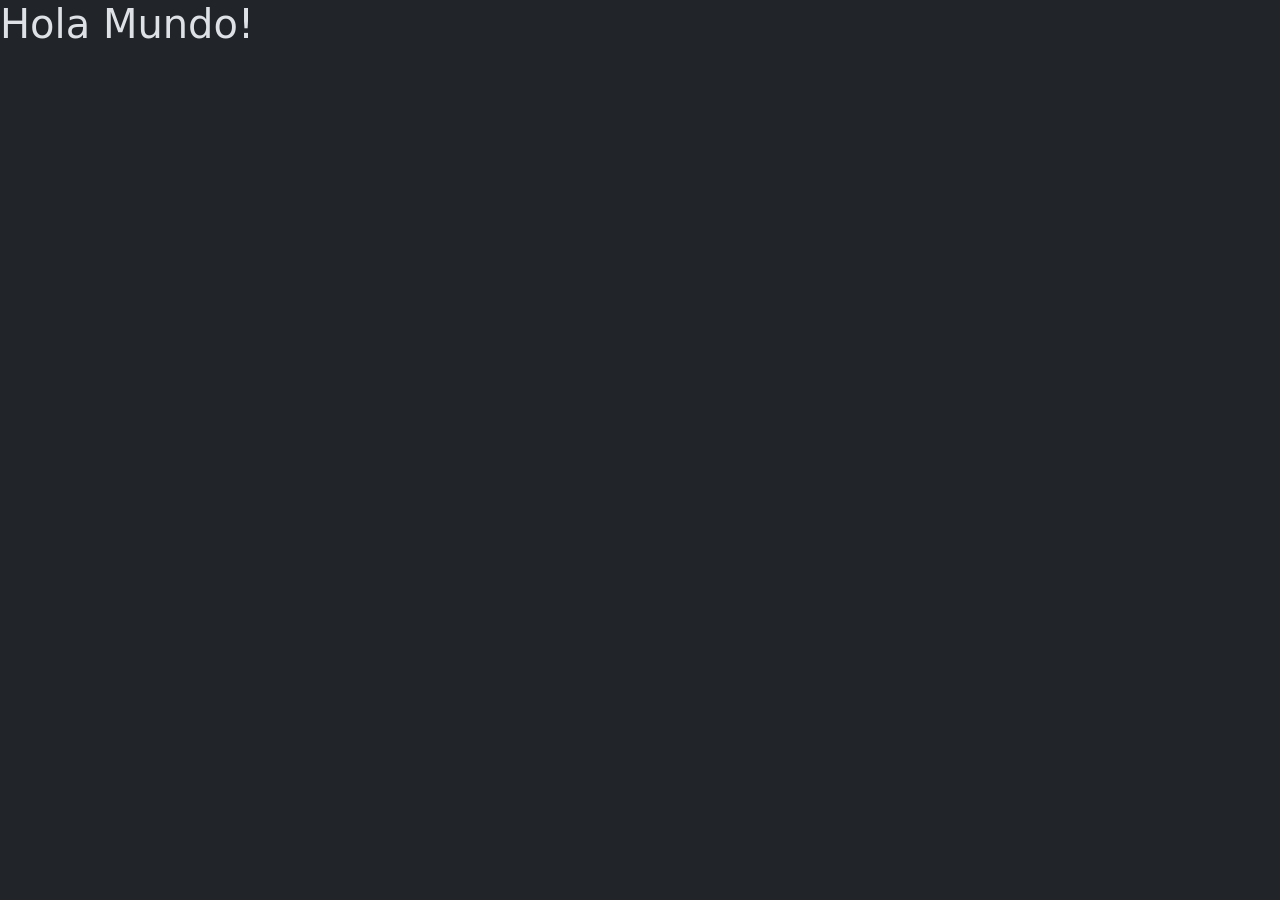
==== index.html @ ab56e64a "feat: setup de html iniciales con creacion de files requeridos" ====
<!doctype html>
<html lang="es" data-bs-theme="dark">
  <head>
    <meta charset="UTF-8" />
    <meta name="viewport" content="width=device-width, initial-scale=1.0" />
    <meta http-equiv="refresh" content="0; url=home.html" />
    <title>Lumen</title>
  </head>
  <body>
    <script>
      location.replace("inicio.html");
    </script>
  </body>
</html>
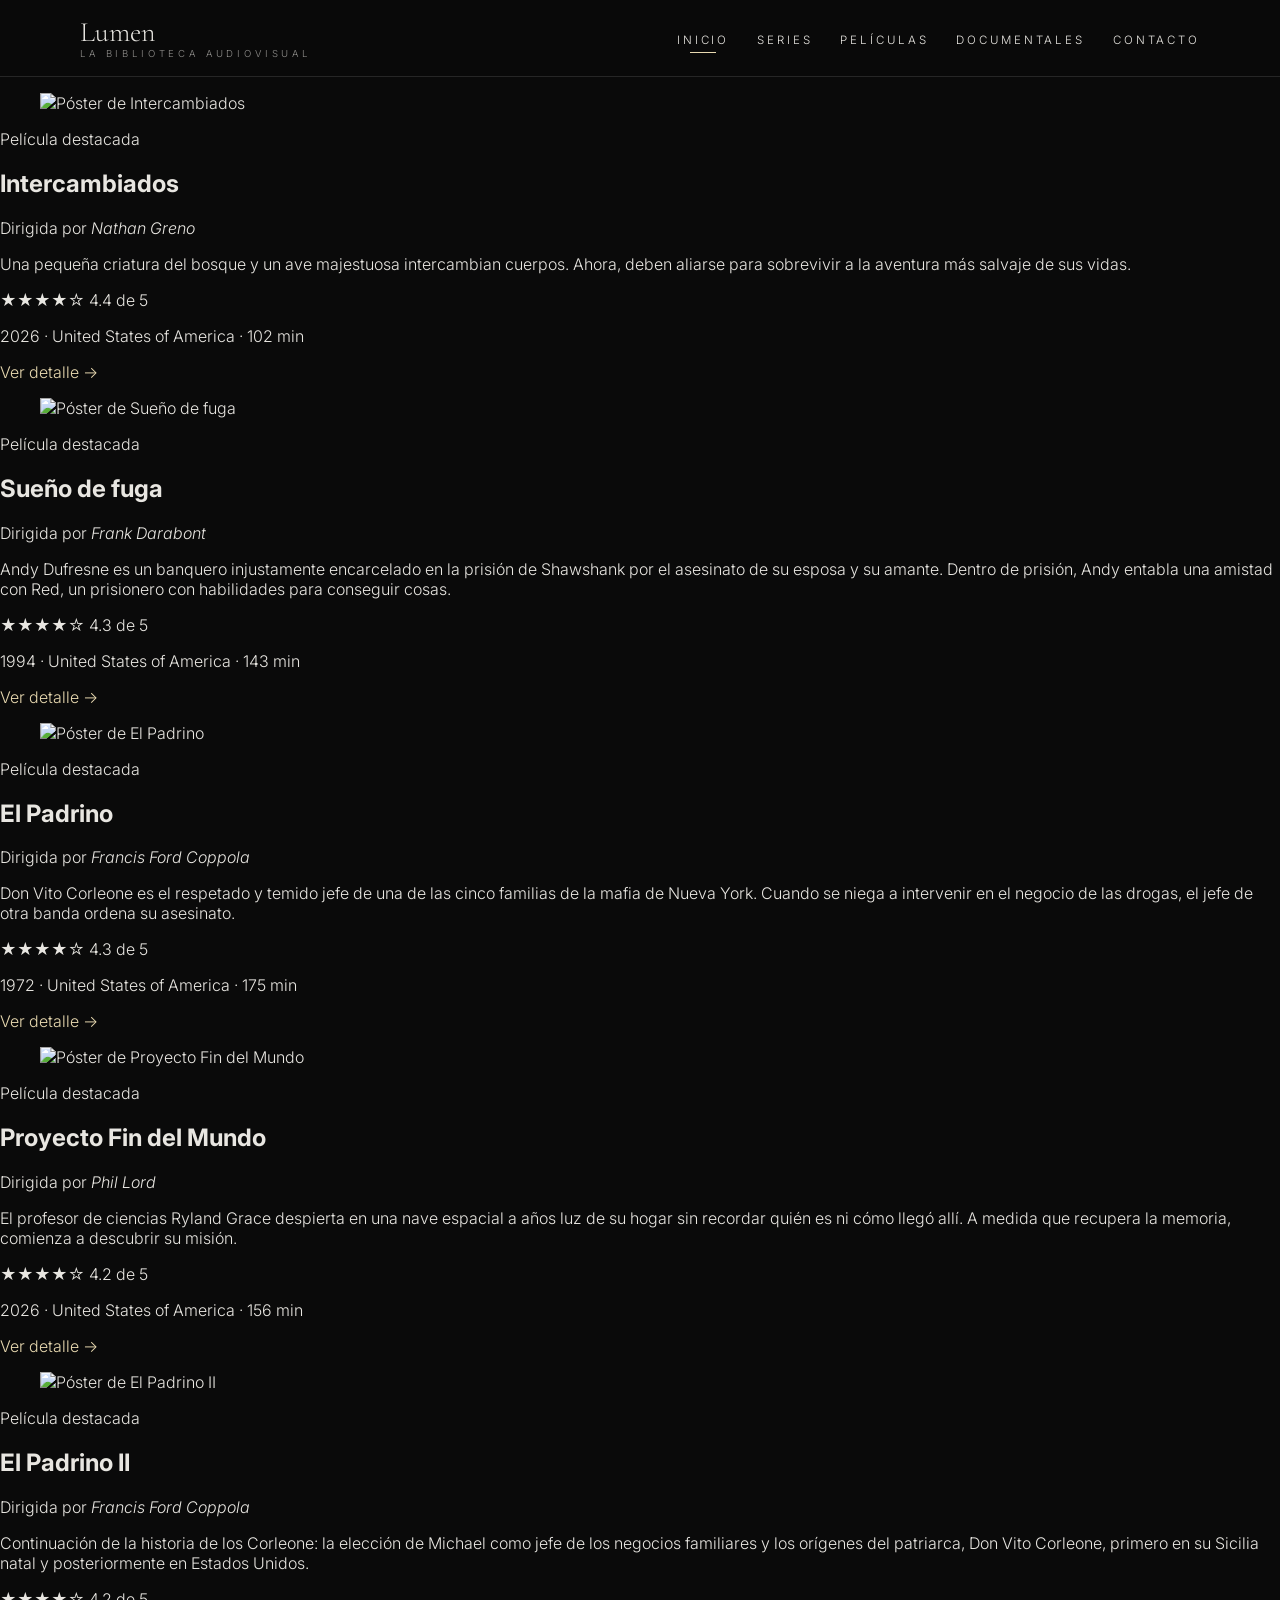
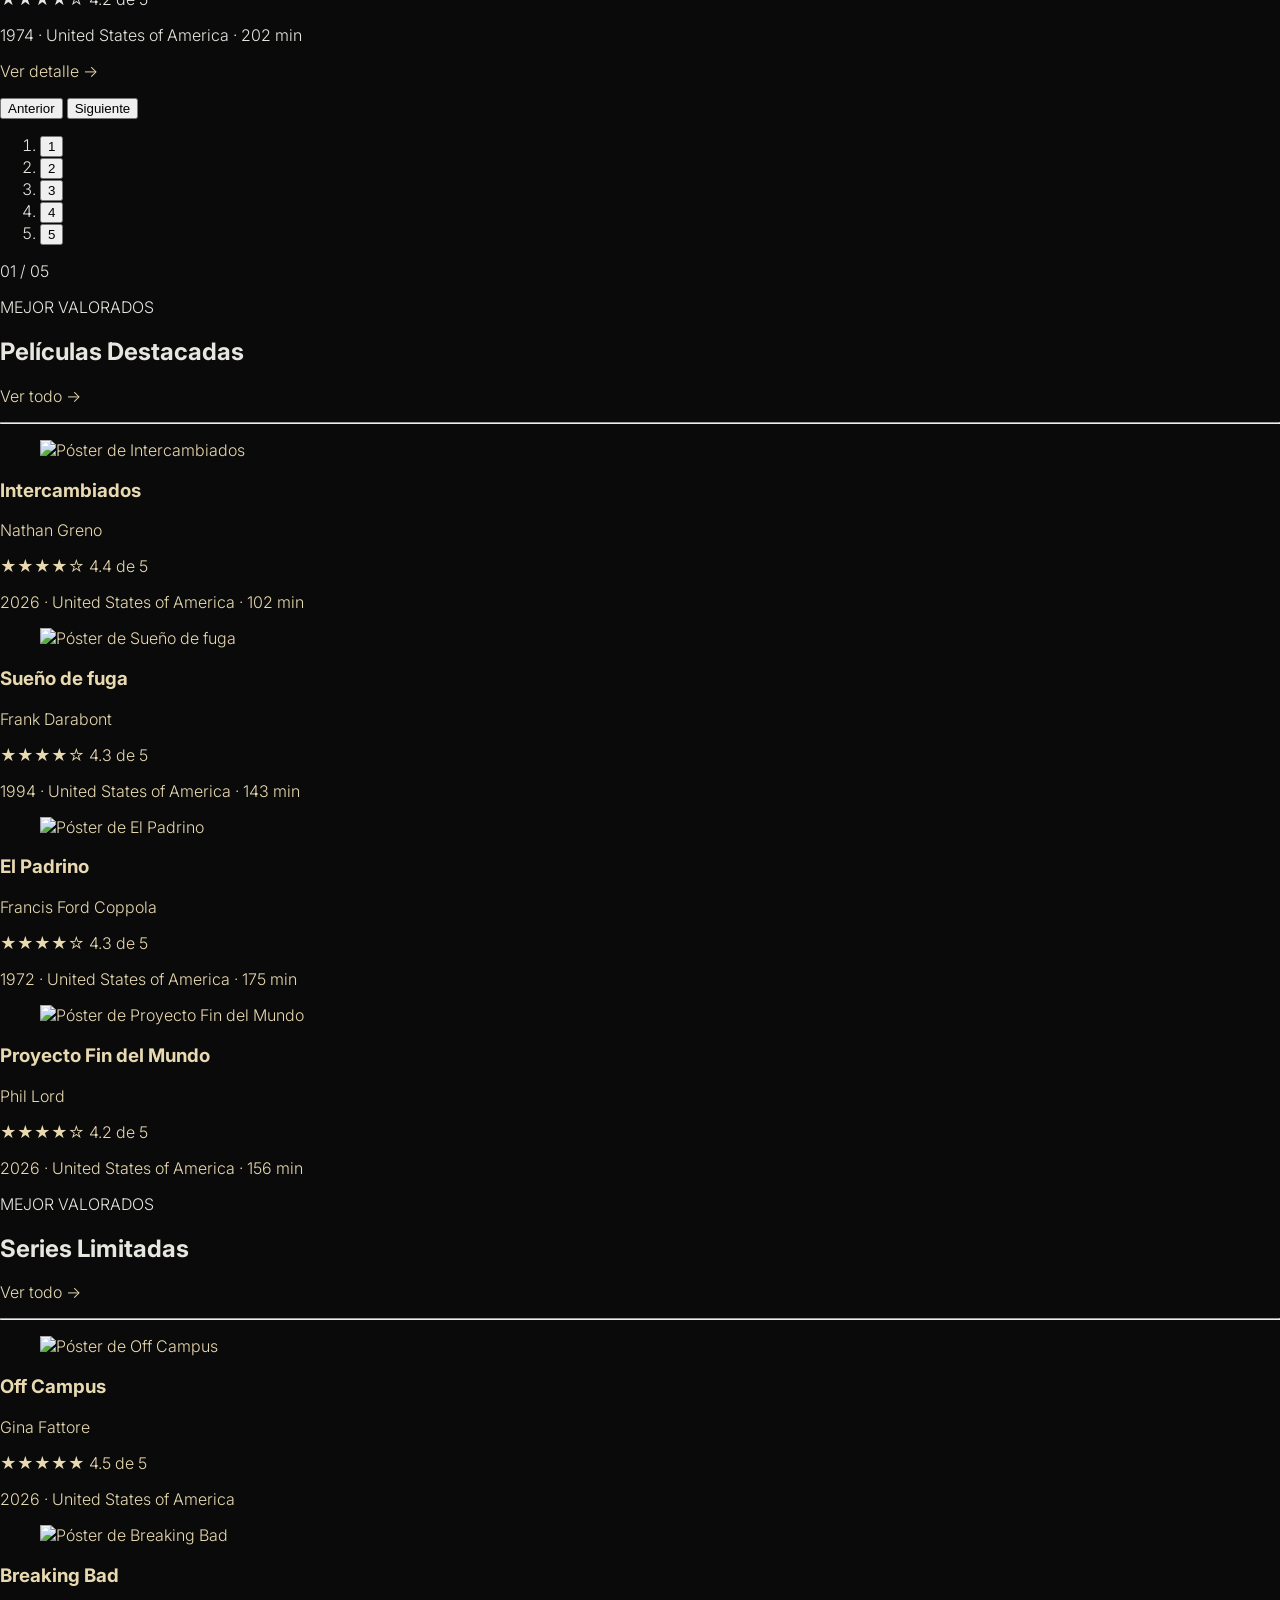
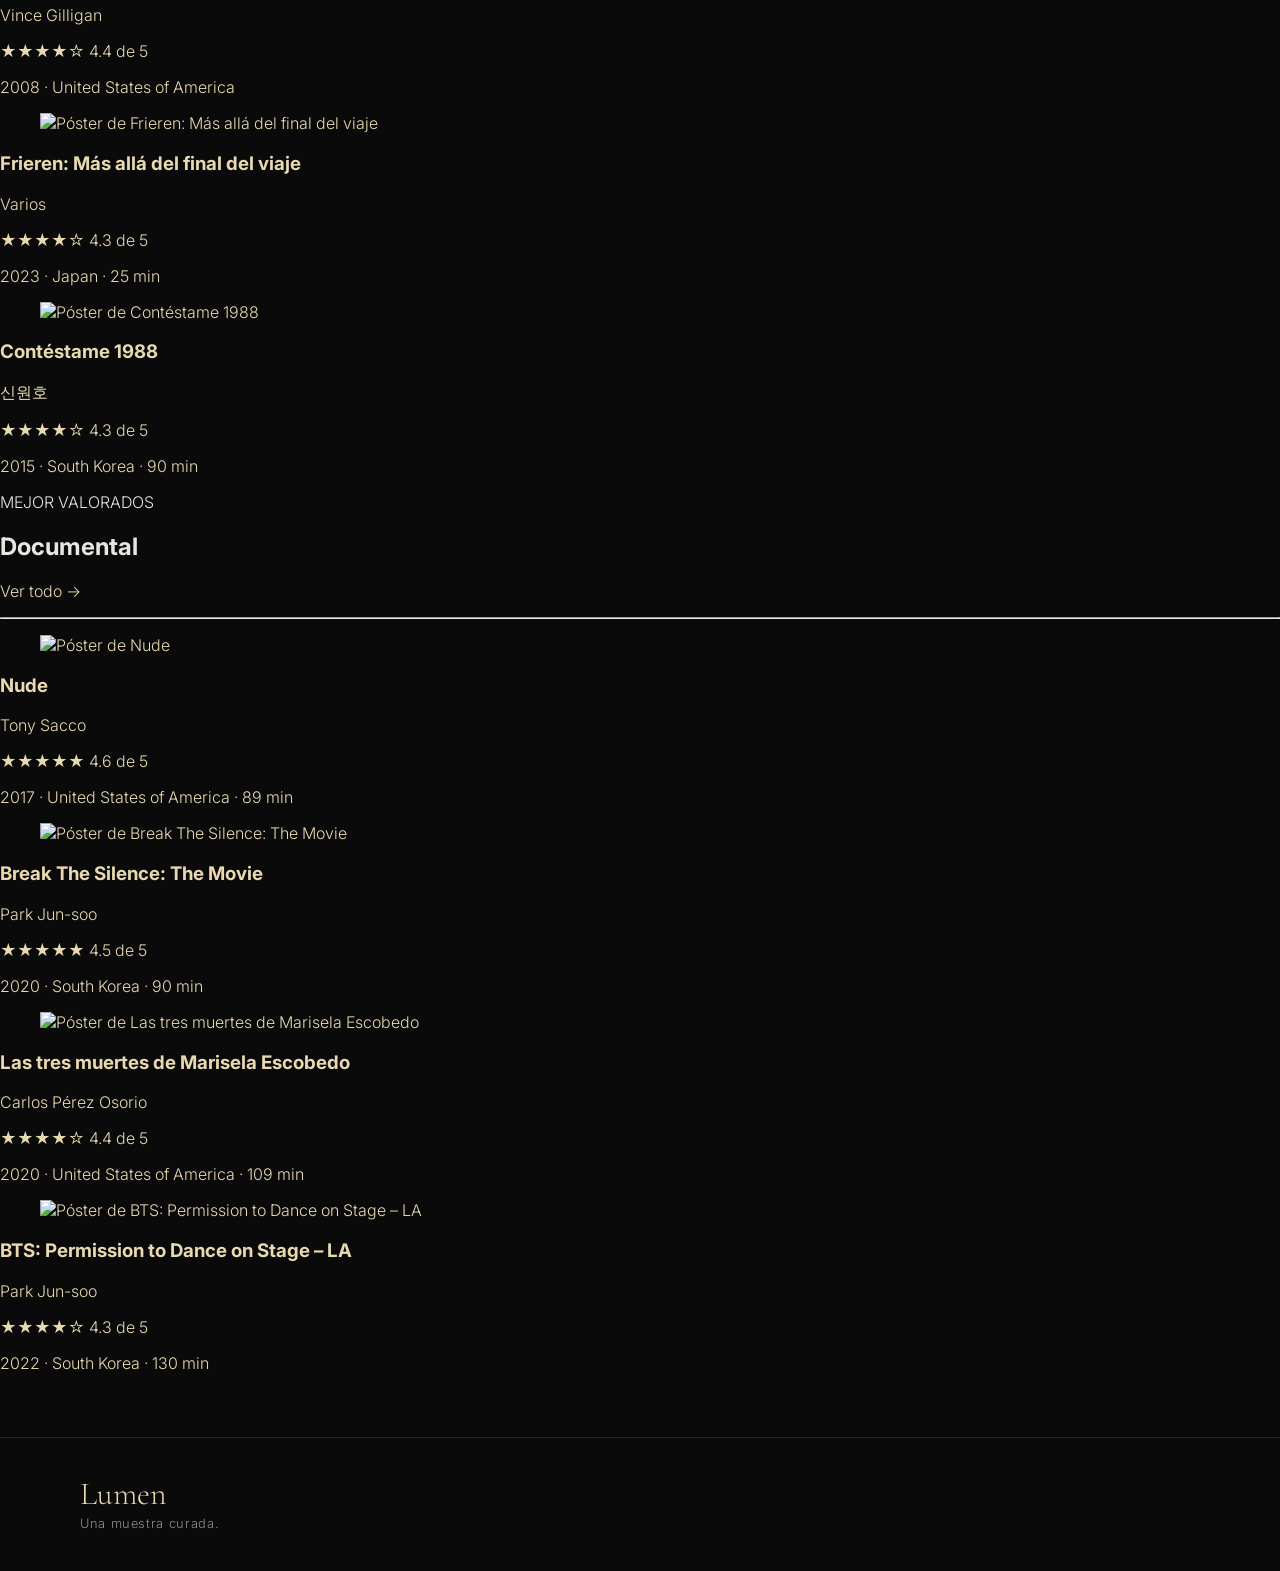
==== commit 2ca97f5e: "chore: eliminar Bootstrap y crear estilos base comunes (nav + footer) - Quita el CDN de Bootstrap (C" ====
--- a/index.html
+++ b/index.html
@@ -1,5 +1,5 @@
 <!doctype html>
-<html lang="es" data-bs-theme="dark">
+<html lang="es">
   <head>
     <meta charset="UTF-8" />
     <meta name="viewport" content="width=device-width, initial-scale=1.0" />
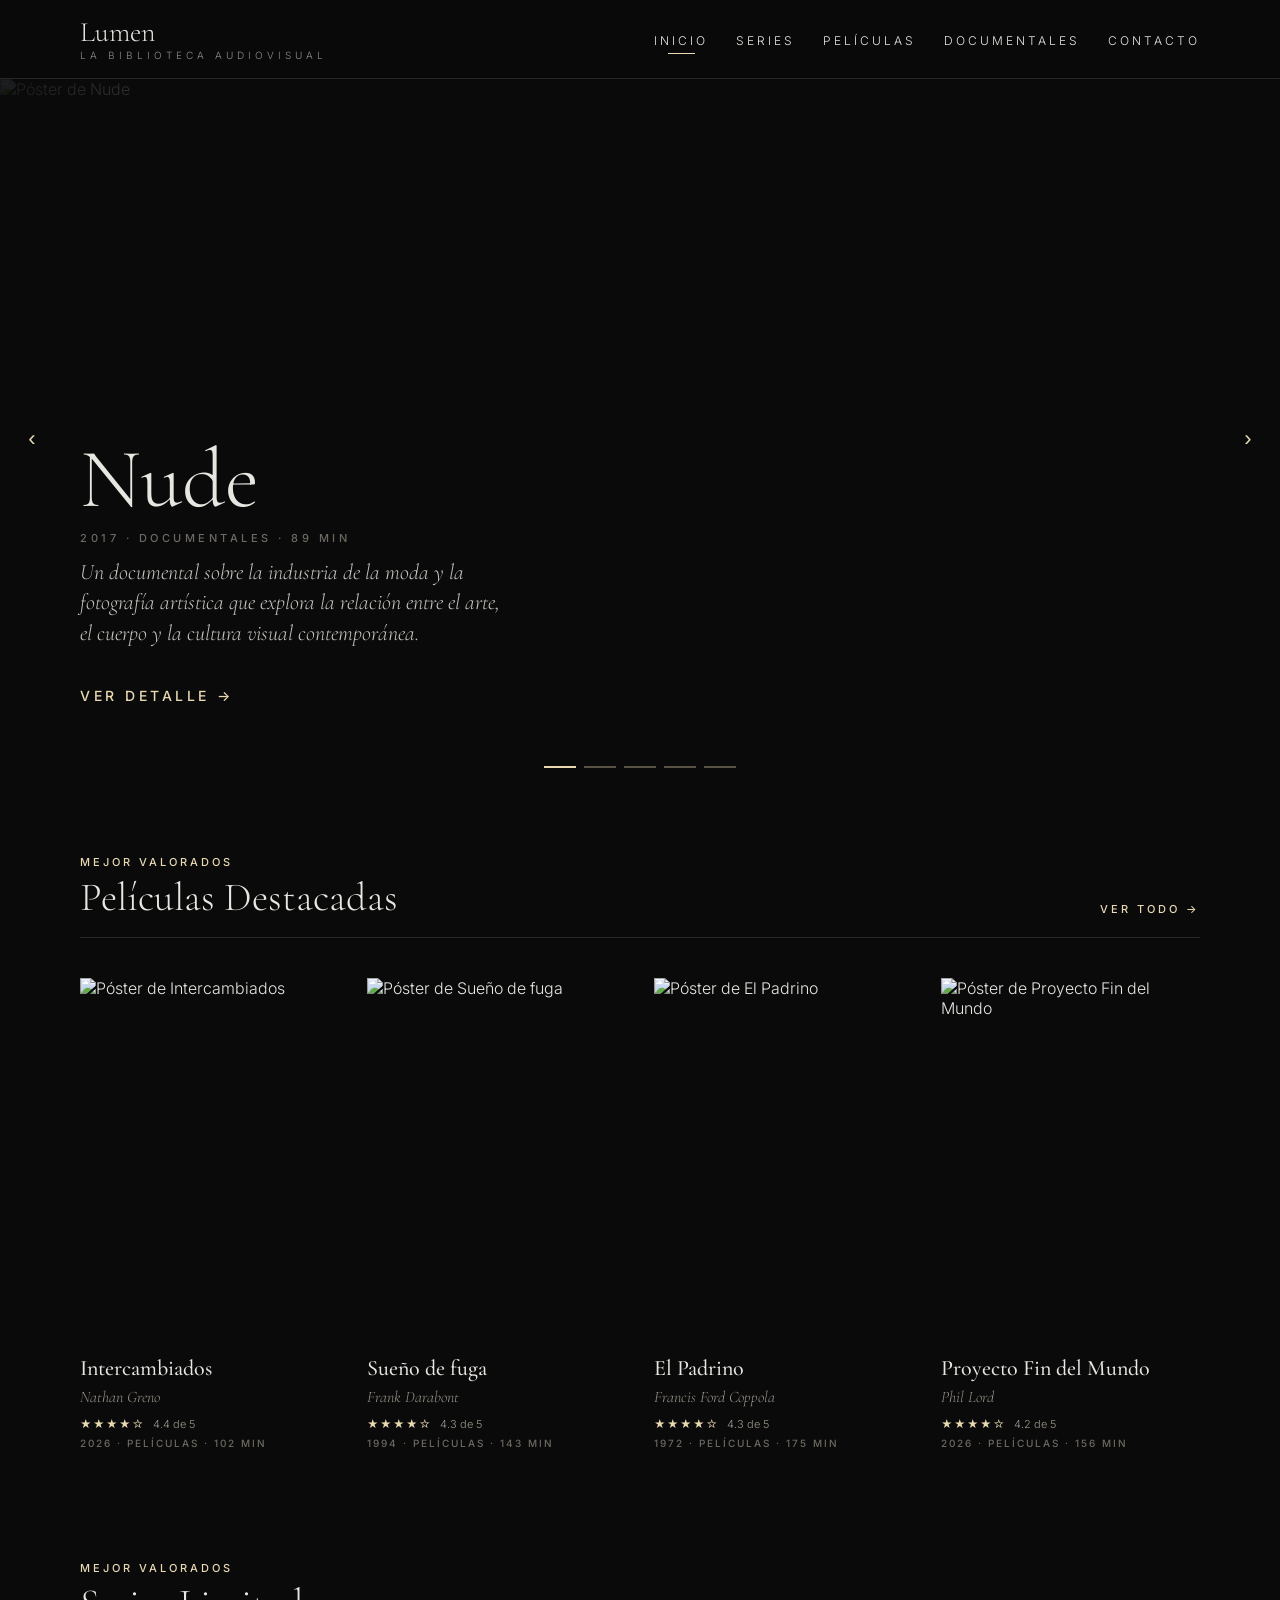
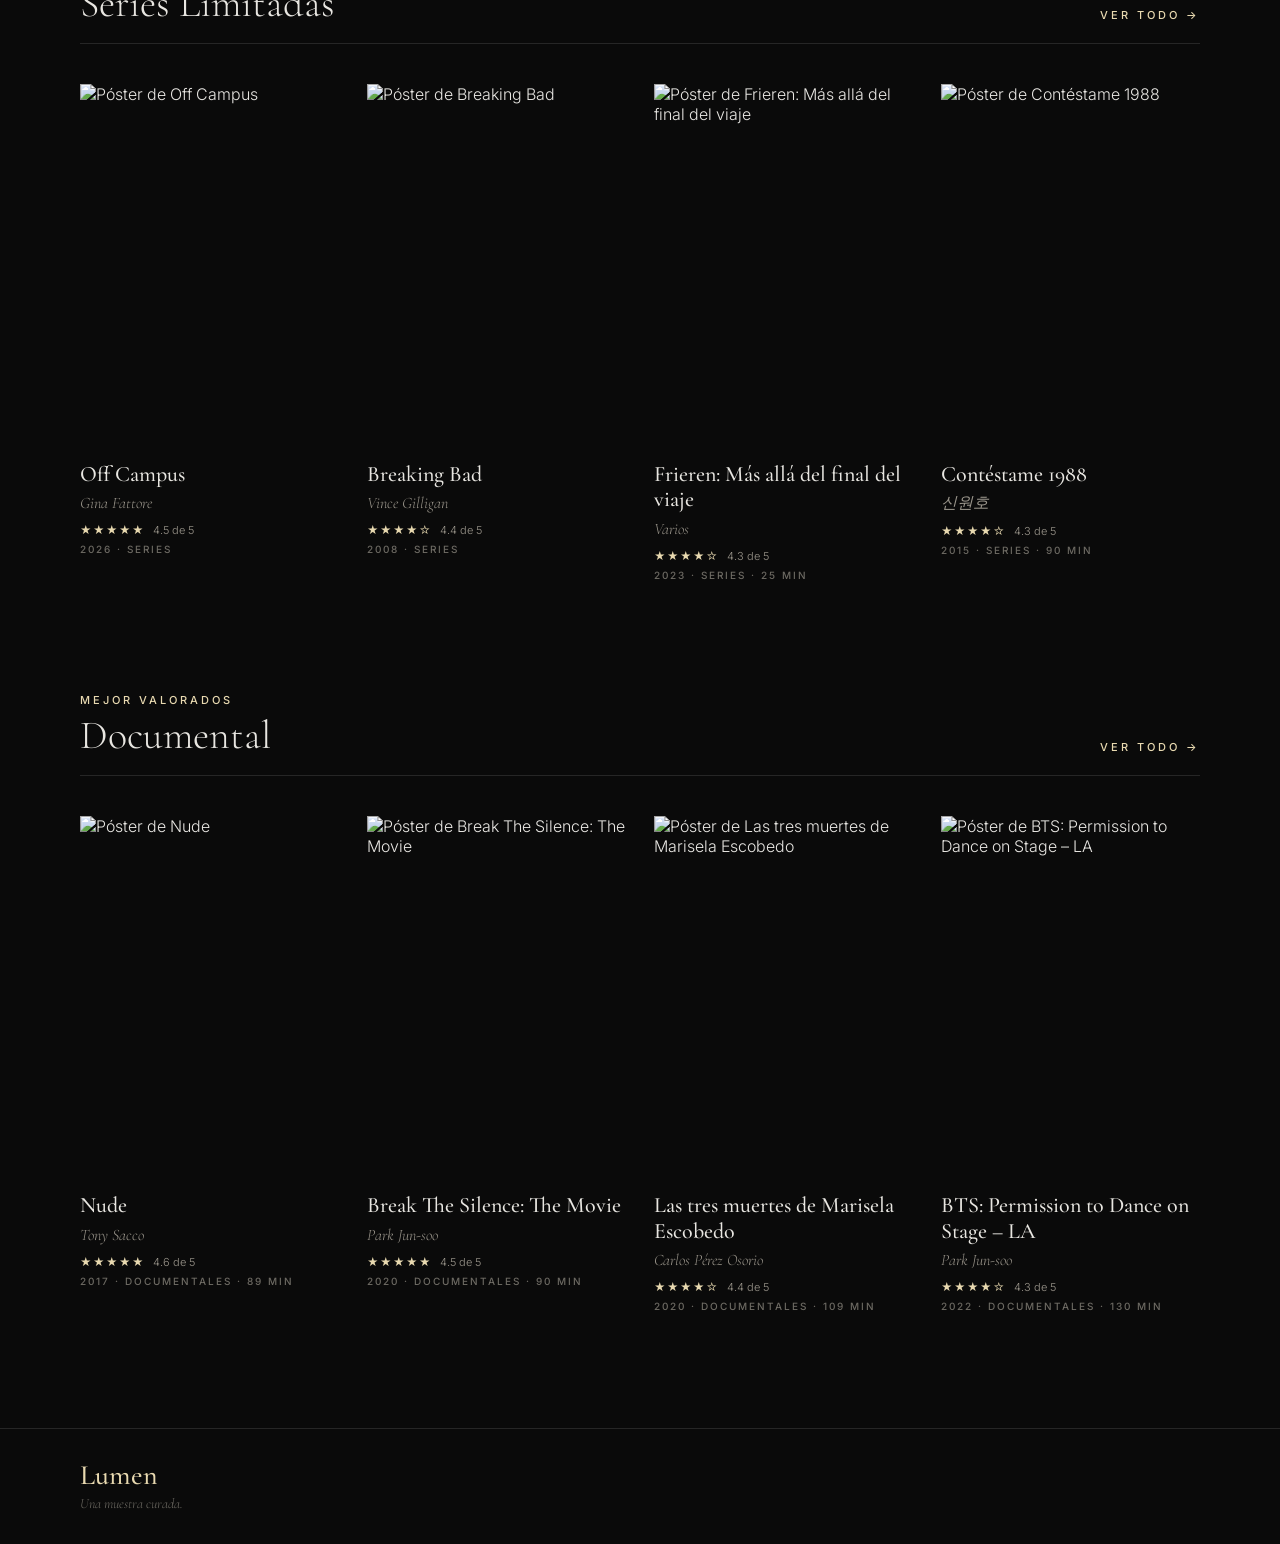
==== commit af17e16a: "chore: organizar archivos por feature y corregir referencias - Mover cada página a su carpeta (inici" ====
--- a/index.html
+++ b/index.html
@@ -3,12 +3,12 @@
   <head>
     <meta charset="UTF-8" />
     <meta name="viewport" content="width=device-width, initial-scale=1.0" />
-    <meta http-equiv="refresh" content="0; url=home.html" />
+    <meta http-equiv="refresh" content="0; url=inicio/inicio.html" />
     <title>Lumen</title>
   </head>
   <body>
     <script>
-      location.replace("inicio.html");
+      location.replace("inicio/inicio.html");
     </script>
   </body>
 </html>
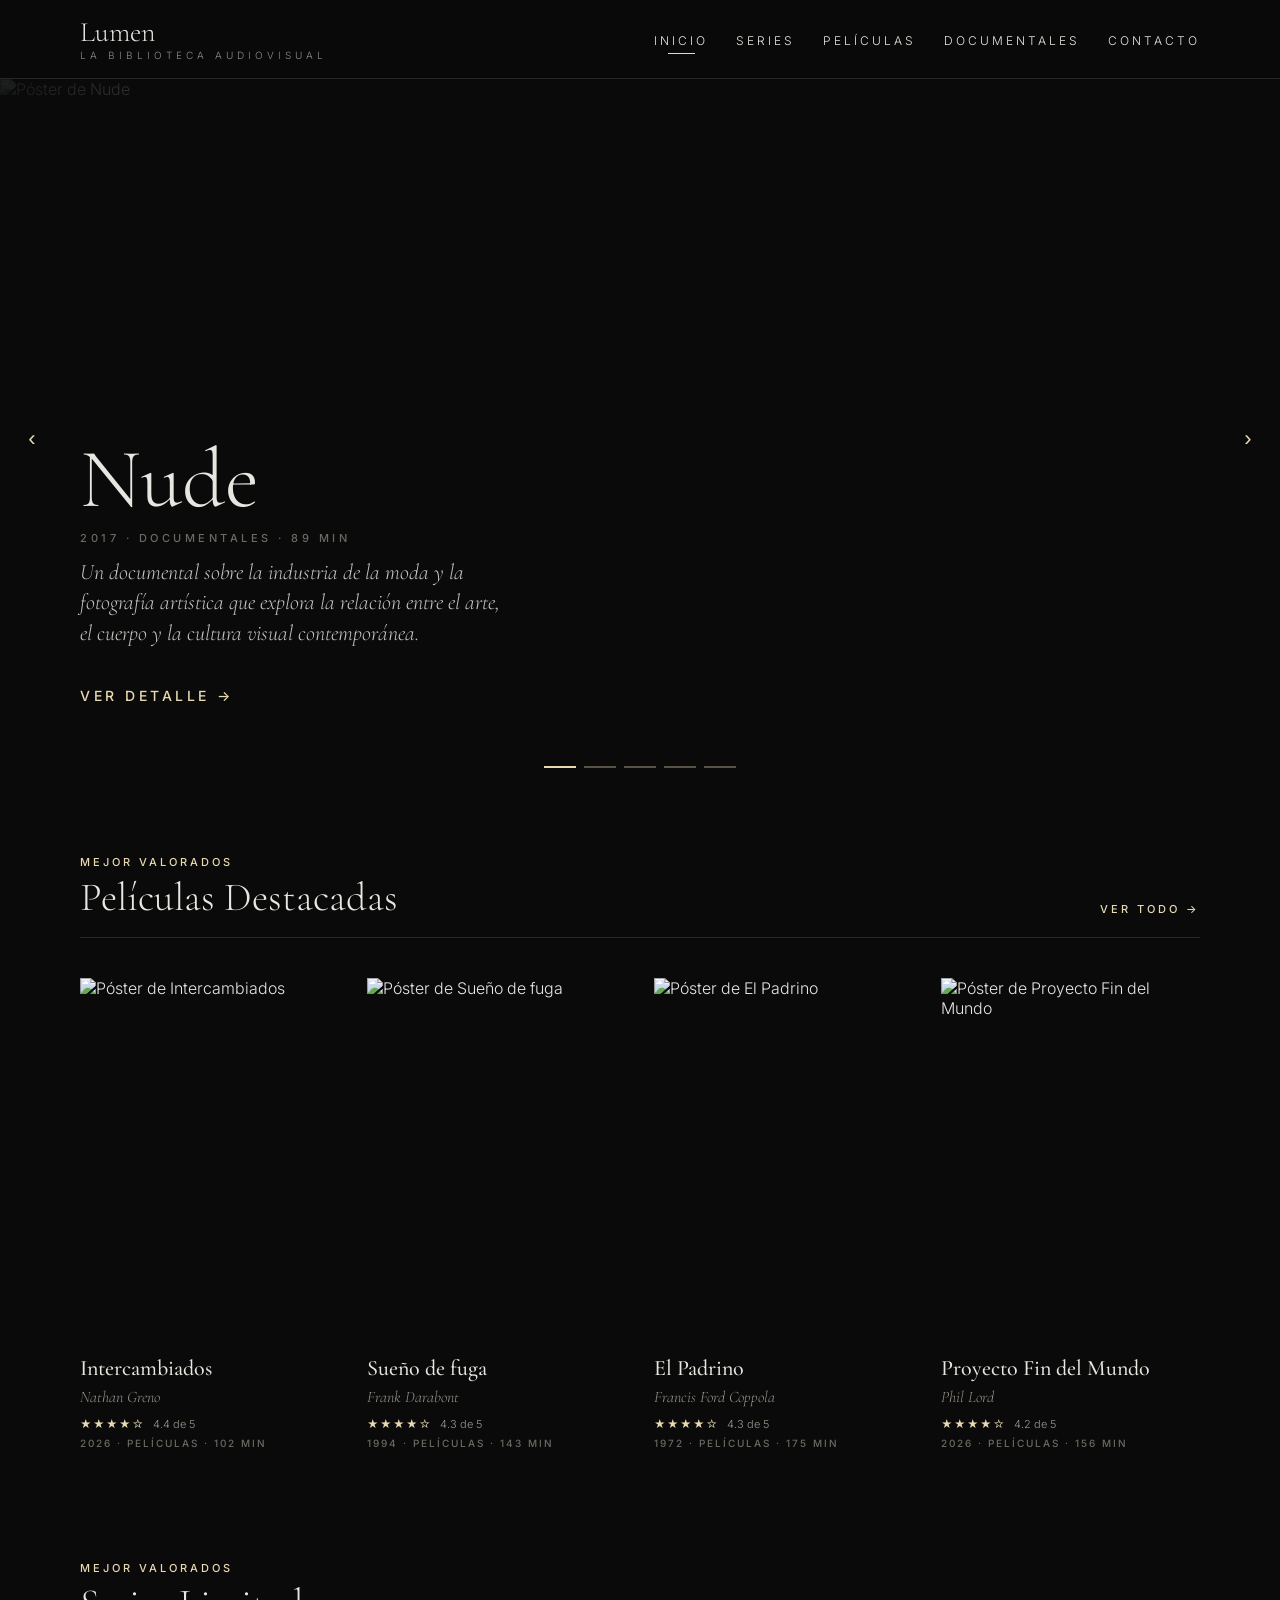
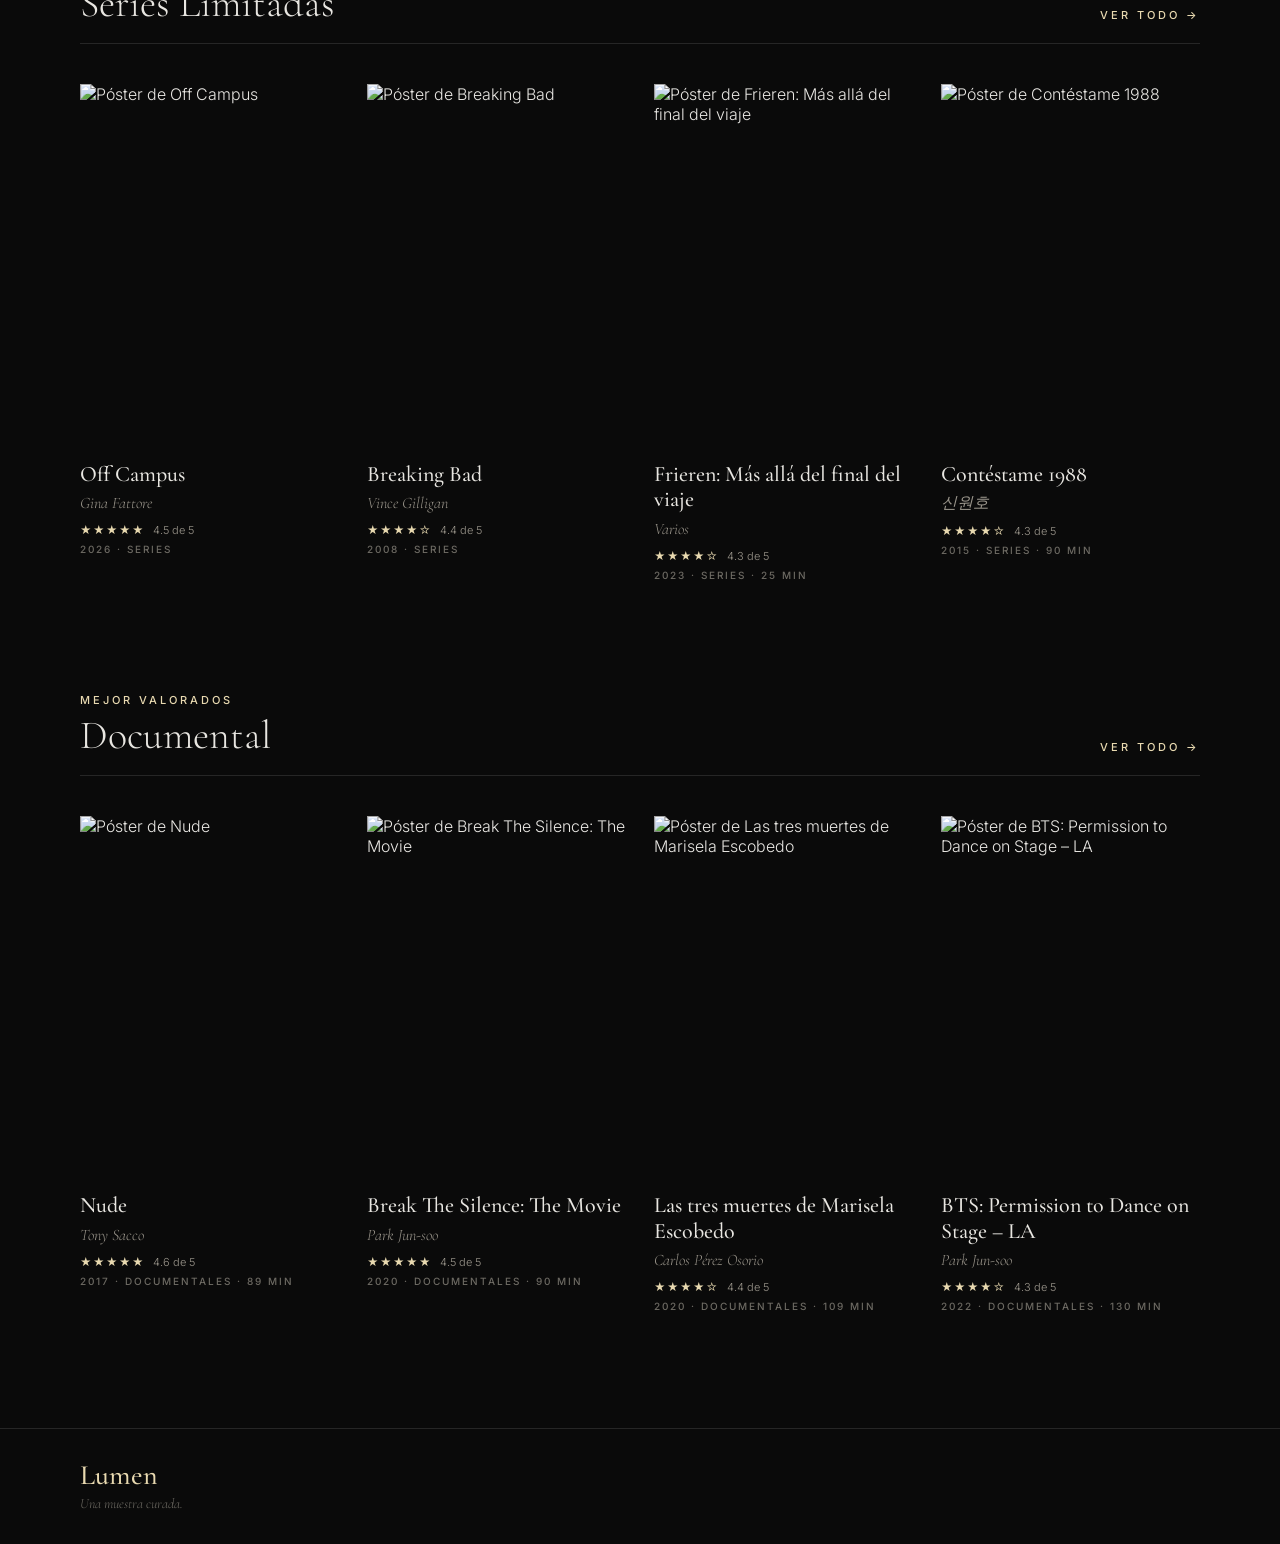
==== commit 349d4239: "refactor: migrar páginas a HTML/CSS estático y reducir JS al mínimo - nav y footer estáticos en cada" ====
--- a/index.html
+++ b/index.html
@@ -7,8 +7,6 @@
     <title>Lumen</title>
   </head>
   <body>
-    <script>
-      location.replace("inicio/inicio.html");
-    </script>
+    <p>Redirigiendo a <a href="inicio/inicio.html">inicio</a>…</p>
   </body>
 </html>
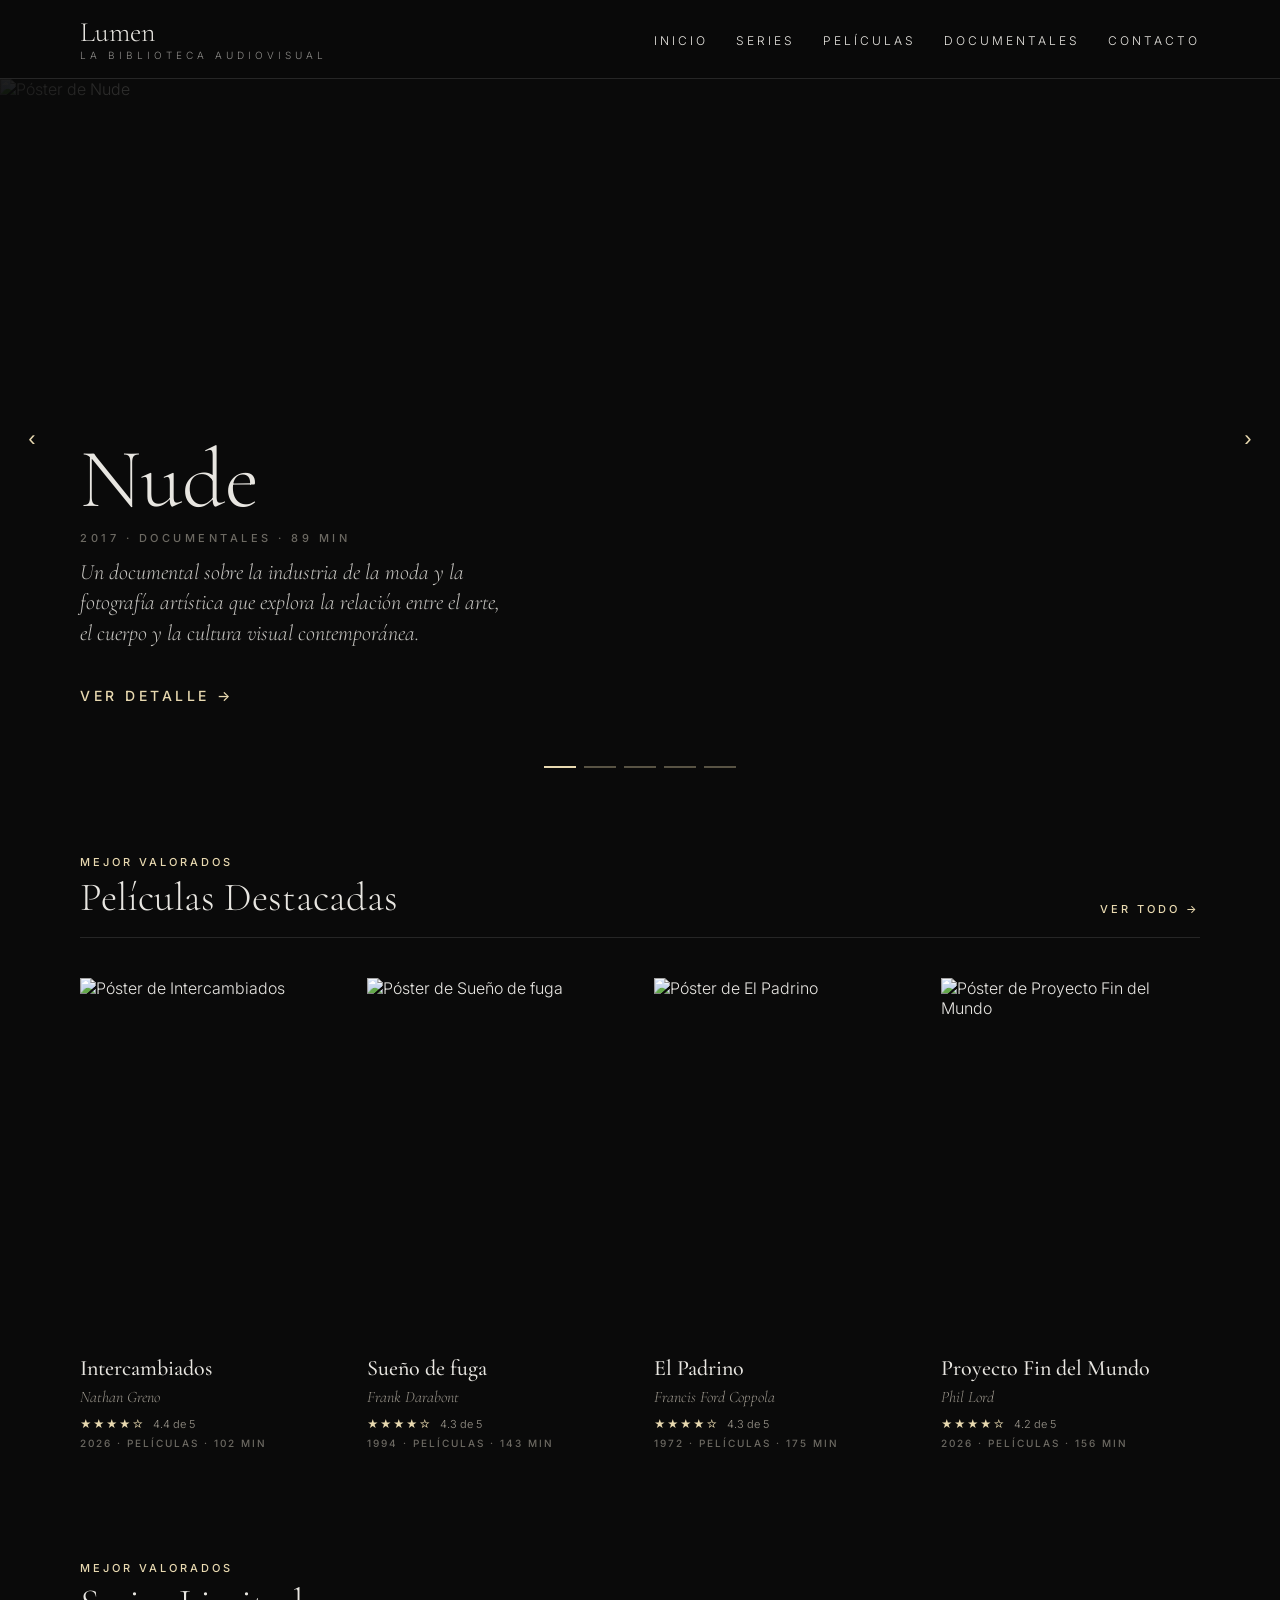
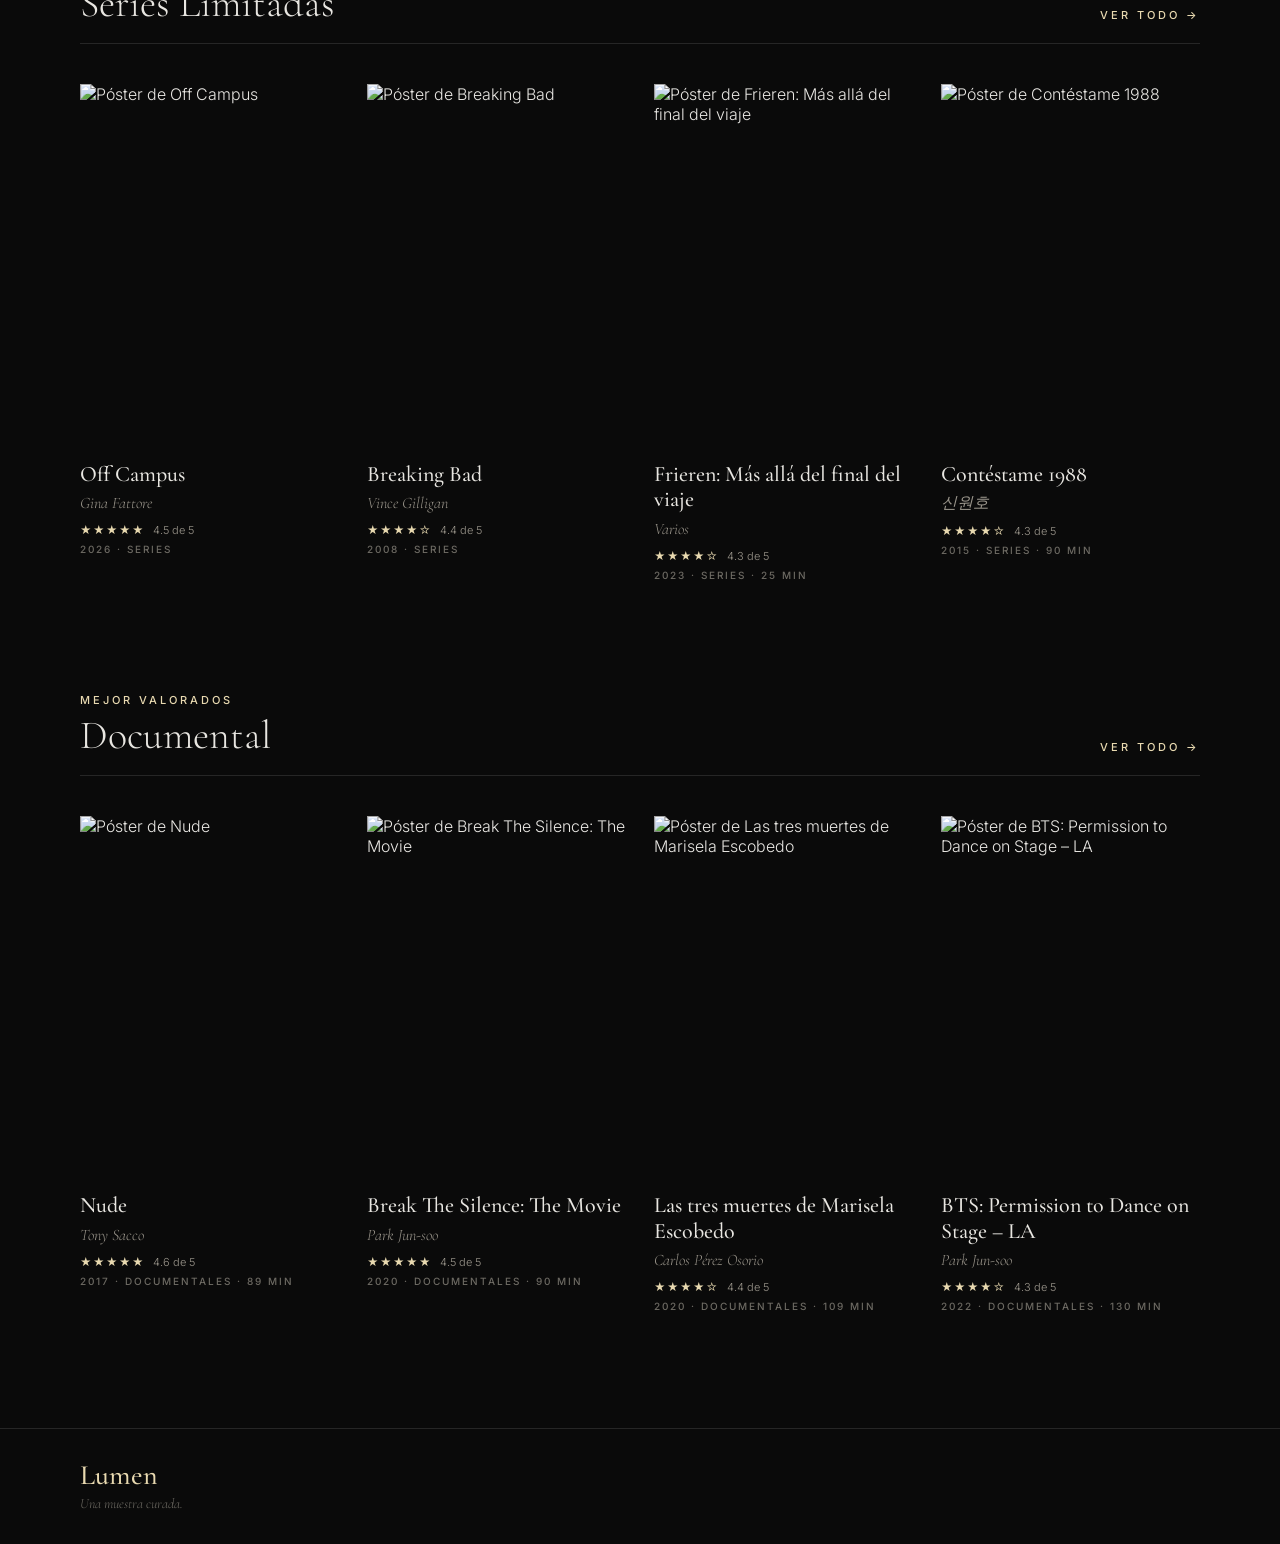
==== commit 35790e64: "docs: agregar comentarios explicativos a HTML, CSS y JS" ====
--- a/index.html
+++ b/index.html
@@ -1,12 +1,48 @@
+<!--
+  ============================================================================
+  index.html — PUERTA DE ENTRADA del sitio Lumen
+  ============================================================================
+  QUÉ ES: es la primera página que abre el navegador cuando alguien entra al
+  sitio (por convención, el archivo "index.html" es el que un servidor sirve
+  por defecto). Esta página NO muestra contenido: su único trabajo es REDIRIGIR
+  (reenviar) al usuario a la página de inicio real, que está en inicio/inicio.html.
+
+  POR QUÉ existe: así la dirección "raíz" del sitio funciona, pero mantenemos
+  cada página organizada en su propia carpeta (inicio/, listado/, contacto/...).
+
+  CÓMO se conecta: no carga CSS ni JS; es una página mínima de tránsito.
+  La redirección se hace con una etiqueta <meta> (ver más abajo), sin JavaScript.
+  ============================================================================
+-->
+<!-- <!doctype html>: le dice al navegador "esto es HTML5 (la versión moderna)". -->
 <!doctype html>
+<!-- <html lang="es">: la etiqueta raíz que envuelve TODO. lang="es" indica que
+     el idioma del contenido es español (ayuda a buscadores y lectores de pantalla). -->
 <html lang="es">
+  <!-- <head>: la "cabecera" del documento. Contiene información PARA el navegador
+       (configuración, título, estilos), NO contenido visible en la página. -->
   <head>
+    <!-- charset="UTF-8": define la codificación de caracteres. UTF-8 permite
+         mostrar tildes, ñ y símbolos correctamente (á, é, ñ, ★...). -->
     <meta charset="UTF-8" />
+    <!-- viewport: hace que la página se vea bien en móviles (diseño responsive).
+         width=device-width = usa el ancho real del dispositivo. -->
     <meta name="viewport" content="width=device-width, initial-scale=1.0" />
+    <!-- ESTA es la línea que hace la redirección automática.
+         http-equiv="refresh" recarga la página; content="0; url=..." significa
+         "espera 0 segundos y luego ve a inicio/inicio.html".
+         "inicio/inicio.html" es una RUTA RELATIVA: se busca a partir de la
+         ubicación de este archivo (entra a la carpeta inicio/ y abre inicio.html). -->
     <meta http-equiv="refresh" content="0; url=inicio/inicio.html" />
+    <!-- <title>: el texto que aparece en la pestaña del navegador. -->
     <title>Lumen</title>
   </head>
+  <!-- <body>: el "cuerpo", todo lo que SÍ se ve en la página. Aquí casi no hay
+       nada porque la redirección ocurre al instante. -->
   <body>
+    <!-- Texto de respaldo: solo se vería un instante (o si la redirección
+         fallara). El enlace <a href="..."> permite ir manualmente a inicio.
+         href = la dirección a la que apunta el enlace al hacer clic. -->
     <p>Redirigiendo a <a href="inicio/inicio.html">inicio</a>…</p>
   </body>
 </html>
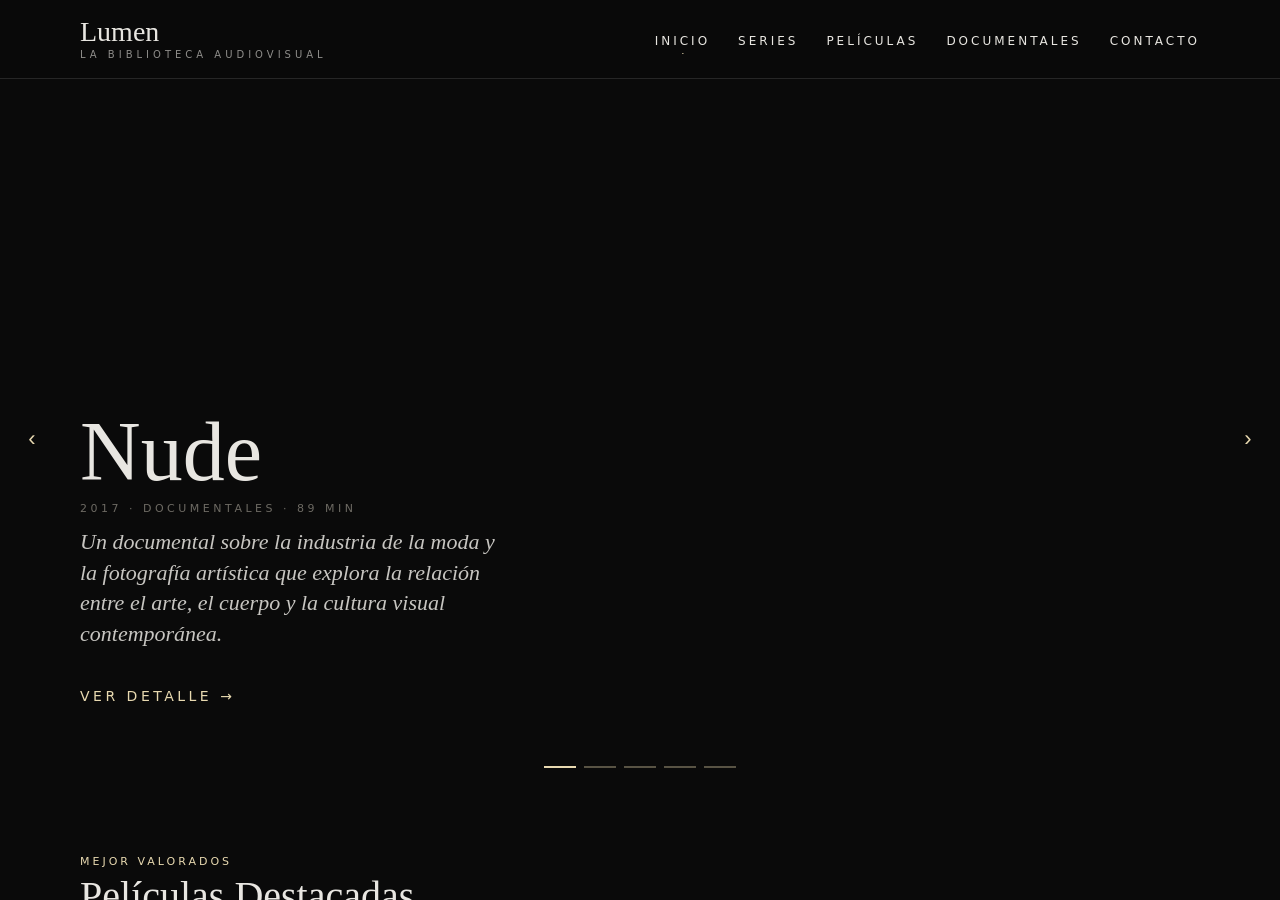
==== commit 48b6e5be: "Merge remote-tracking branch 'origin/main' into css-contacto-v2 # Conflicts: #	css/contacto.css" ====
--- a/index.html
+++ b/index.html
@@ -1,48 +1,12 @@
-<!--
-  ============================================================================
-  index.html — PUERTA DE ENTRADA del sitio Lumen
-  ============================================================================
-  QUÉ ES: es la primera página que abre el navegador cuando alguien entra al
-  sitio (por convención, el archivo "index.html" es el que un servidor sirve
-  por defecto). Esta página NO muestra contenido: su único trabajo es REDIRIGIR
-  (reenviar) al usuario a la página de inicio real, que está en inicio/inicio.html.
-
-  POR QUÉ existe: así la dirección "raíz" del sitio funciona, pero mantenemos
-  cada página organizada en su propia carpeta (inicio/, listado/, contacto/...).
-
-  CÓMO se conecta: no carga CSS ni JS; es una página mínima de tránsito.
-  La redirección se hace con una etiqueta <meta> (ver más abajo), sin JavaScript.
-  ============================================================================
--->
-<!-- <!doctype html>: le dice al navegador "esto es HTML5 (la versión moderna)". -->
 <!doctype html>
-<!-- <html lang="es">: la etiqueta raíz que envuelve TODO. lang="es" indica que
-     el idioma del contenido es español (ayuda a buscadores y lectores de pantalla). -->
 <html lang="es">
-  <!-- <head>: la "cabecera" del documento. Contiene información PARA el navegador
-       (configuración, título, estilos), NO contenido visible en la página. -->
   <head>
-    <!-- charset="UTF-8": define la codificación de caracteres. UTF-8 permite
-         mostrar tildes, ñ y símbolos correctamente (á, é, ñ, ★...). -->
     <meta charset="UTF-8" />
-    <!-- viewport: hace que la página se vea bien en móviles (diseño responsive).
-         width=device-width = usa el ancho real del dispositivo. -->
     <meta name="viewport" content="width=device-width, initial-scale=1.0" />
-    <!-- ESTA es la línea que hace la redirección automática.
-         http-equiv="refresh" recarga la página; content="0; url=..." significa
-         "espera 0 segundos y luego ve a inicio/inicio.html".
-         "inicio/inicio.html" es una RUTA RELATIVA: se busca a partir de la
-         ubicación de este archivo (entra a la carpeta inicio/ y abre inicio.html). -->
     <meta http-equiv="refresh" content="0; url=inicio/inicio.html" />
-    <!-- <title>: el texto que aparece en la pestaña del navegador. -->
     <title>Lumen</title>
   </head>
-  <!-- <body>: el "cuerpo", todo lo que SÍ se ve en la página. Aquí casi no hay
-       nada porque la redirección ocurre al instante. -->
   <body>
-    <!-- Texto de respaldo: solo se vería un instante (o si la redirección
-         fallara). El enlace <a href="..."> permite ir manualmente a inicio.
-         href = la dirección a la que apunta el enlace al hacer clic. -->
     <p>Redirigiendo a <a href="inicio/inicio.html">inicio</a>…</p>
   </body>
 </html>
